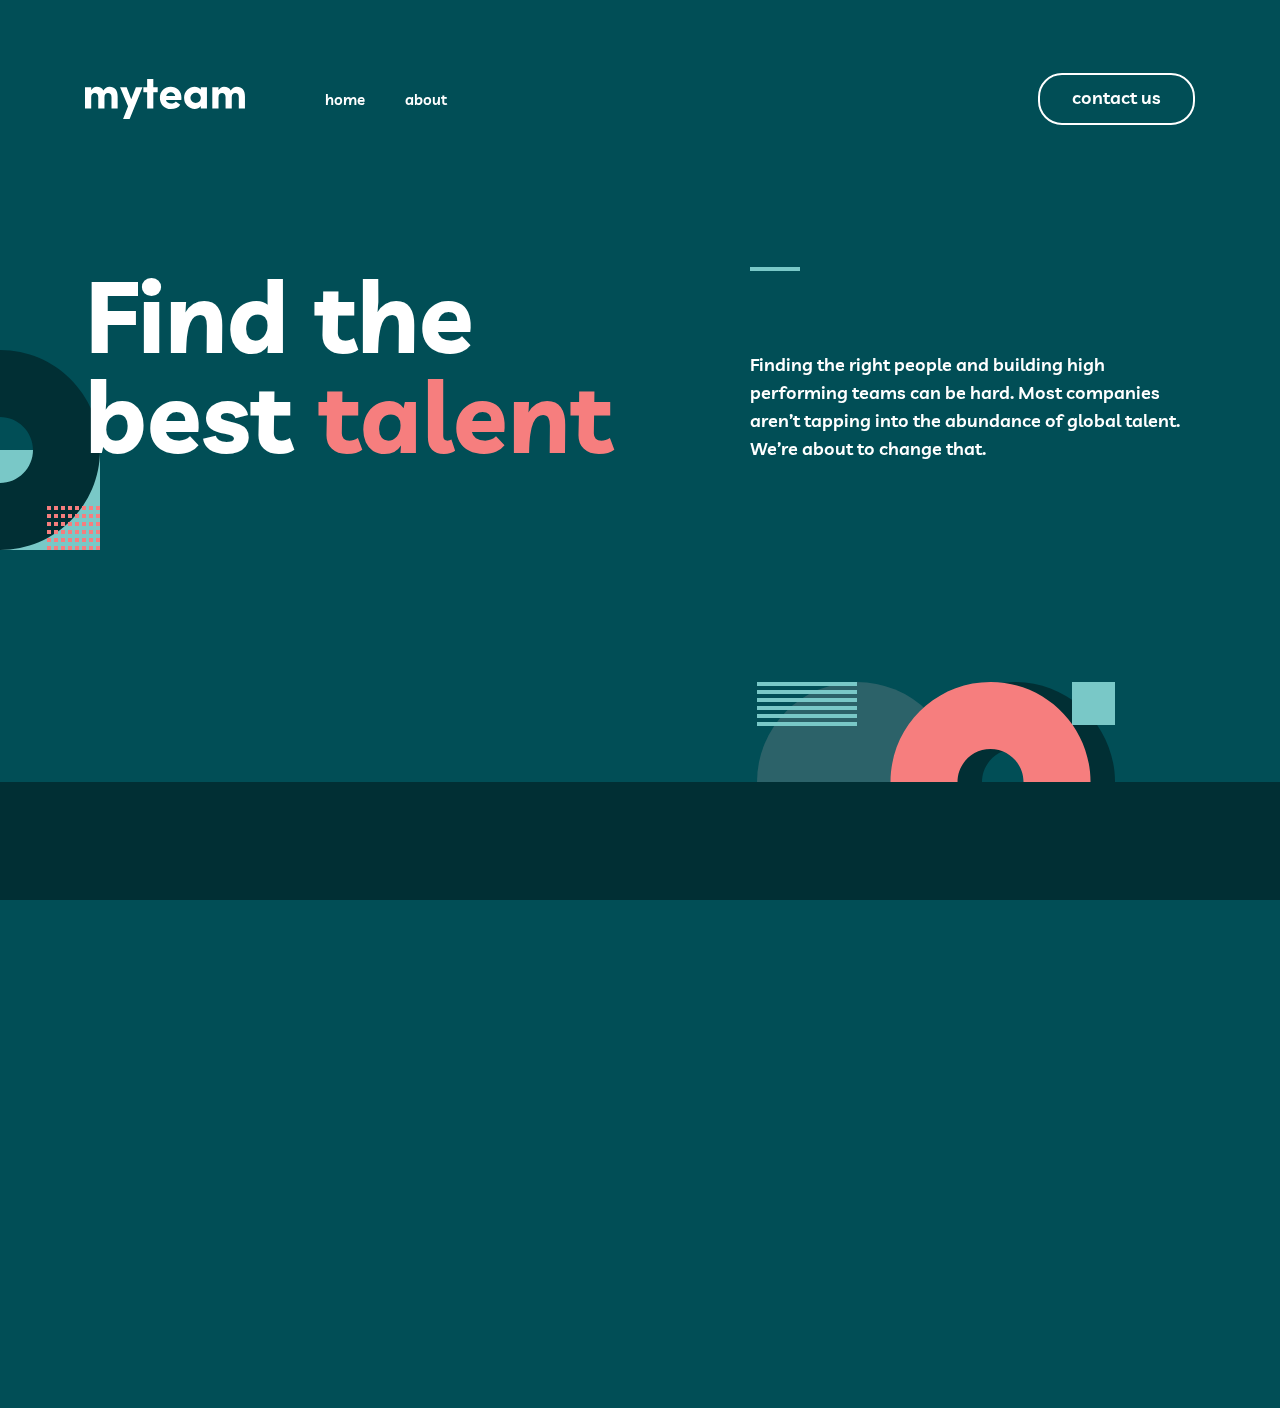
==== index.html @ 64168f82 "fixed site features section" ====
<!DOCTYPE html>
<html lang="en">

<head>
    <meta charset="UTF-8">
    <meta name="viewport" content="width=device-width, initial-scale=1.0">
    <link rel="stylesheet" href="./css/normalize.css">
    <link rel="stylesheet" href="./css/style.css">
    <title>MyTeam</title>
</head>

<body>
    <!-- SITE HEADER -->
    <header class="site-header">
        <div class="site-header__container container">
            <div class="site-header__logo logo">
                <img class="logo__img" src="./img/logo.svg" alt="my team logosi" width="160" height="40">
            </div>
            <div class="site-header__nav nav">
                <div class="nav__navbar">
                    <ul class="nav__list">
                        <li class="nav__item">
                            <a class="nav__link" href="#">home</a>
                        </li>
                        <li class="nav__item">
                            <a class="nav__link" href="#">about</a>
                        </li>
                    </ul>
                    <a href="#" class="button button-transparent">contact us</a>
                </div>
            </div>
            <ul class="site-header__burger-menu burger-menu">
                <li class="burger-menu__line"></li>
                <li class="burger-menu__line"></li>
                <li class="burger-menu__line"></li>
            </ul>
        </div>
    </header>

    <!-- SITE MAIN -->
    <main class="site-main">
        <!-- SITE HERO -->
        <section class="site-hero">
            <div class="site-hero__container container">
                <h1 class="site-hero__heading">
                    Find the<br>best <span class="orange-text">talent</span>
                </h1>
                <p class="section-text">
                    Finding the right people and building high performing teams can be hard. Most companies aren’t
                    tapping into the abundance of global talent. We’re about to change that.
                </p>
            </div>
            <img class="site-hero__pattern" src="./img/hero-left-pattern.svg" width="200" height="200">
        </section>

        <!-- SITE FEATURES -->
        <section class="site-features">
            <div class="site-features__container container">
                <h2 class="site-features__heading">Build & manage distributed teams like no one else.</h2>
                <ul class="site-features__list section__list">
                    <li class="site-features__item item">
                        <div class="item__icon">
                            <svg width="72" height="72" fill="none" xmlns="http://www.w3.org/2000/svg">
                                <circle cx="44" cy="44" r="28" fill="#2C6269" />
                                <path fill-rule="evenodd" clip-rule="evenodd"
                                    d="M14.496 0h14c5.66 0 10.267 4.606 10.267 10.267v4.666a3.737 3.737 0 0 1 3.733 3.734 3.737 3.737 0 0 1-3.733 3.733h-.213a11.184 11.184 0 0 1-5.388 8.701v1.566h2.95a4.522 4.522 0 0 1 4.514 4.726l.122.008c4.216.561 7.348 4.142 7.348 8.332V56h-1.867V45.733a6.553 6.553 0 0 0-5.668-6.475l-.405-.026a4.562 4.562 0 0 1-.28.485l-4.847 7.234V56h-1.867V42.956a9.388 9.388 0 0 1-5.6 1.844 9.39 9.39 0 0 1-5.6-1.843V56h-1.866v-9.05l-4.845-7.23a4.576 4.576 0 0 1-.282-.487l-.467.03c-3.17.426-5.606 3.21-5.606 6.47V56H7.029V45.733c0-4.19 3.132-7.77 7.287-8.326l.182-.012a4.52 4.52 0 0 1 4.514-4.728h2.95V31.13a10.993 10.993 0 0 1-5.372-8.54l-.014-.191h-.213a3.737 3.737 0 0 1-3.734-3.733 3.737 3.737 0 0 1 3.734-3.734V10.57a6.541 6.541 0 0 1-3.734-5.902c0-.516.418-.934.934-.934h.5a3.706 3.706 0 0 1-.5-1.866V.933c0-.515.418-.933.933-.933zm18.666 35.672v-1.139h2.95c1.461 0 2.65 1.19 2.65 2.66a2.63 2.63 0 0 1-.44 1.488l-3.293 4.916V37.54a.932.932 0 0 0-.933-.934h-.159a.935.935 0 0 1-.775-.933zM29.513 32.5c.615-.12 1.21-.287 1.783-.5v3.664a2.798 2.798 0 0 0 1.866 2.661v2.123a7.525 7.525 0 0 1-5.6 2.485 7.53 7.53 0 0 1-5.6-2.484v-2.123a2.797 2.797 0 0 0 1.867-2.654v-3.658a10.97 10.97 0 0 0 5.684.486zm-9.417 5.039v6.057l-3.292-4.913a2.638 2.638 0 0 1-.441-1.5 2.653 2.653 0 0 1 2.65-2.65h2.95v1.146a.934.934 0 0 1-.775.926h-.159a.933.933 0 0 0-.933.934zm15.033-26.34h1.767v2.862c-.713-.645-1.496-1.605-1.767-2.861zm-1.9 0c.415 2.842 2.641 4.555 3.669 5.205v3.123l-.196 2.544a9.328 9.328 0 0 1-7.53 8.594c-4.969.882-9.732-2.444-10.615-7.415a9.125 9.125 0 0 1-.107-.81l-.22-2.84v-3.197c1.027-.651 3.251-2.364 3.665-5.203H33.23zM16.364 16.8h.001l.001 2.872.067.861h-.07a1.869 1.869 0 0 1-1.866-1.866c0-1.03.837-1.867 1.867-1.867zm3.633-5.6c-.271 1.256-1.054 2.215-1.767 2.86v-2.927c.305.044.617.067.934.067h.833zm18.767 8.4v-2.8c1.029 0 1.866.837 1.866 1.867s-.837 1.866-1.866 1.866h-.072l.072-.933zM14.59 5.6a4.675 4.675 0 0 0 4.573 3.733h17.68c-.465-4.194-4.03-7.466-8.347-7.466H15.429c0 1.03.837 1.866 1.867 1.866a.934.934 0 0 1 0 1.867H14.59zm9.24 12.133a1.867 1.867 0 1 1-3.734 0 1.867 1.867 0 0 1 3.733 0zm9.333 1.867a1.867 1.867 0 1 0 0-3.734 1.867 1.867 0 0 0 0 3.734zm-6.089.933 1.355-3.386-1.734-.693-1.866 4.666a.934.934 0 0 0 .867 1.28h2.8v-1.867h-1.422zm-1.22 3.734a5.414 5.414 0 0 0 3.849-1.594l1.32 1.32a7.27 7.27 0 0 1-5.168 2.14h-.16v-1.866h.16zM17.297 47.6a.933.933 0 1 1 1.867 0v5.6a.933.933 0 1 1-1.867 0v-5.6zm18.666 0a.932.932 0 1 1 1.867 0v5.6a.932.932 0 1 1-1.867 0v-5.6z"
                                    fill="#79C8C7" />
                            </svg>
                        </div>
                        <div class="item__info">
                            <h3 class="item__title">Experienced Individuals</h3>
                            <p class="item__text">Our network is made up of highly experienced professionals who are
                                passionate about what they do.</p>
                        </div>
                    </li>
                    <li class="site-features__item item">
                        <div class="item__icon">
                            <svg width="72" height="72" fill="none" xmlns="http://www.w3.org/2000/svg">
                                <circle cx="44" cy="44" r="28" fill="#2C6269" />
                                <path fill-rule="evenodd" clip-rule="evenodd"
                                    d="M33.906 53.813A2.19 2.19 0 0 1 31.72 56H24.28a2.19 2.19 0 0 1-2.187-2.188v-3.265a23.106 23.106 0 0 1-5.859-2.43l-2.31 2.312a2.19 2.19 0 0 1-3.094 0l-5.26-5.26a2.19 2.19 0 0 1 0-3.093l2.311-2.311a23.106 23.106 0 0 1-2.43-5.859H2.189A2.19 2.19 0 0 1 0 31.72V24.28a2.19 2.19 0 0 1 2.188-2.187h3.258a23.106 23.106 0 0 1 2.426-5.869l-2.3-2.301a2.19 2.19 0 0 1 0-3.093l5.259-5.26a2.19 2.19 0 0 1 3.093 0l2.293 2.294a23.105 23.105 0 0 1 5.877-2.44V2.188A2.19 2.19 0 0 1 24.28 0h7.438a2.19 2.19 0 0 1 2.187 2.188v3.23a23.117 23.117 0 0 1 5.886 2.436l2.284-2.283a2.19 2.19 0 0 1 3.093 0l5.26 5.26a2.19 2.19 0 0 1 0 3.093l-2.284 2.284a23.116 23.116 0 0 1 2.437 5.886h3.23A2.19 2.19 0 0 1 56 24.28v7.438a2.19 2.19 0 0 1-2.188 2.187h-3.237a23.124 23.124 0 0 1-2.44 5.877l2.293 2.293a2.19 2.19 0 0 1 0 3.093l-5.259 5.26a2.19 2.19 0 0 1-3.093 0l-2.301-2.301a23.117 23.117 0 0 1-5.869 2.426v3.258zM16.071 45.64c.204 0 .407.056.589.172a20.94 20.94 0 0 0 6.764 2.805c.5.111.857.555.857 1.068v4.127h7.438v-4.12c0-.514.357-.959.858-1.069 2.411-.53 4.69-1.473 6.775-2.801a1.094 1.094 0 0 1 1.361.15l2.91 2.909 5.259-5.26-2.904-2.903a1.094 1.094 0 0 1-.147-1.362 20.954 20.954 0 0 0 2.815-6.78c.11-.502.555-.858 1.068-.858h4.099V24.28H49.72c-.514 0-.958-.357-1.068-.858a20.943 20.943 0 0 0-2.812-6.791 1.094 1.094 0 0 1 .15-1.362l2.892-2.893-5.26-5.259-2.892 2.893c-.362.363-.929.425-1.362.149a20.953 20.953 0 0 0-6.79-2.812 1.093 1.093 0 0 1-.86-1.068V2.187h-7.437v4.1c0 .512-.356.956-.857 1.067a20.953 20.953 0 0 0-6.78 2.815c-.433.277-1 .216-1.363-.148l-2.904-2.903-5.259 5.26 2.91 2.91c.363.362.425.928.149 1.36a20.959 20.959 0 0 0-2.801 6.774c-.11.502-.555.86-1.068.86h-4.12v7.437h4.126c.513 0 .957.356 1.068.857a20.947 20.947 0 0 0 2.805 6.764c.276.433.215 1-.148 1.362l-2.92 2.92 5.258 5.26 2.92-2.92c.212-.212.492-.321.774-.321zm.637-6.35A15.92 15.92 0 0 0 28 43.962a15.92 15.92 0 0 0 11.292-4.67 15.95 15.95 0 0 0 2.998-18.427 1.094 1.094 0 1 0-1.957.978 13.765 13.765 0 0 1-2.588 15.903A13.735 13.735 0 0 1 28 41.775a13.742 13.742 0 0 1-9.745-4.03c-5.373-5.373-5.373-14.117 0-19.49 4.348-4.347 11.125-5.286 16.481-2.282a1.093 1.093 0 1 0 1.07-1.908 16.079 16.079 0 0 0-9.89-1.898 15.822 15.822 0 0 0-9.208 4.541c-6.226 6.227-6.226 16.357 0 22.584zm22.05-20.477a1.1 1.1 0 0 1-.775-.321 1.098 1.098 0 0 1 0-1.546c.203-.204.485-.32.774-.32.288 0 .57.116.774.32.203.203.32.485.32.773a1.1 1.1 0 0 1-.32.773 1.1 1.1 0 0 1-.774.32zM26.455 36.057c-.29 0-.568-.115-.773-.32l-6.917-6.917a1.093 1.093 0 0 1 0-1.547l3.923-3.923a1.093 1.093 0 0 1 1.547 0l2.22 2.22 5.308-5.307a1.094 1.094 0 0 1 1.547 0l3.923 3.923c.427.427.427 1.12 0 1.547L27.23 35.737c-.205.205-.483.32-.774.32zm-5.37-8.01 5.37 5.37 8.458-8.457-2.377-2.377-5.307 5.308a1.095 1.095 0 0 1-1.547 0l-2.22-2.22-2.377 2.376z"
                                    fill="#79C8C7" />
                            </svg>
                        </div>
                        <div class="item__info">
                            <h3 class="item__title">Easy to Implement</h3>
                            <p class="item__text">Our processes have been refined over years of implementation meaning
                                our teams always deliver.</p>
                        </div>
                    </li>
                    <li class="site-features__item item">
                        <div class="item__icon">
                            <svg width="72" height="72" fill="none" xmlns="http://www.w3.org/2000/svg">
                                <circle cx="44" cy="44" r="28" fill="#2C6269" />
                                <path fill-rule="evenodd" clip-rule="evenodd"
                                    d="M44.333 4.667A4.671 4.671 0 0 1 49 0a4.671 4.671 0 0 1 4.667 4.667A4.671 4.671 0 0 1 49 9.333a4.64 4.64 0 0 1-2.37-.647l-7.61 7.611a4.64 4.64 0 0 1 .647 2.37A4.671 4.671 0 0 1 35 23.333a4.671 4.671 0 0 1-4.603-5.44l-5.372-1.532A4.669 4.669 0 0 1 21 18.667a4.643 4.643 0 0 1-2.802-.937l-7.117 5.675a4.64 4.64 0 0 1 .586 2.262A4.671 4.671 0 0 1 7 30.333a4.671 4.671 0 0 1-4.667-4.666A4.671 4.671 0 0 1 7 21c.905 0 1.75.259 2.466.706l7.274-5.8A4.671 4.671 0 0 1 21 9.333a4.671 4.671 0 0 1 4.665 4.784l5.7 1.625a4.66 4.66 0 0 1 6.005-1.095l7.61-7.61a4.639 4.639 0 0 1-.647-2.37zM19.223 15.51a1.188 1.188 0 0 0-.09-.111A2.322 2.322 0 0 1 18.667 14 2.336 2.336 0 0 1 21 11.667 2.336 2.336 0 0 1 23.333 14 2.336 2.336 0 0 1 21 16.333c-.712 0-1.35-.32-1.777-.823zm-10.61 8.472A2.325 2.325 0 0 0 7 23.333a2.336 2.336 0 0 0-2.333 2.334A2.336 2.336 0 0 0 7 28a2.336 2.336 0 0 0 2.333-2.333 2.326 2.326 0 0 0-.72-1.685zm38.785-17.62a1.22 1.22 0 0 0-.093-.093 2.326 2.326 0 0 1-.638-1.602A2.336 2.336 0 0 1 49 2.333a2.336 2.336 0 0 1 2.333 2.334A2.336 2.336 0 0 1 49 7c-.62 0-1.184-.243-1.602-.639zM52.5 18.666c.644 0 1.167.522 1.167 1.166v33.834h1.166a1.167 1.167 0 0 1 0 2.333H1.167a1.167 1.167 0 0 1 0-2.333h1.166V40.833c0-.644.523-1.166 1.167-1.166h7c.644 0 1.167.522 1.167 1.166v12.834h4.666v-24.5c0-.644.523-1.167 1.167-1.167h7c.644 0 1.167.523 1.167 1.167v24.5h4.666V33.833c0-.644.523-1.166 1.167-1.166h7c.644 0 1.167.522 1.167 1.166v19.834h4.666V19.833c0-.644.523-1.166 1.167-1.166h7zM51.333 21v32.667h-4.666V21h4.666zm-14 32.667V35h-4.666v18.667h4.666zM18.667 30.333h4.666v23.334h-4.666V30.333zM9.333 53.667V42H4.667v11.667h4.666zM35 21a2.336 2.336 0 0 1-2.333-2.333A2.336 2.336 0 0 1 35 16.333a2.336 2.336 0 0 1 2.333 2.334A2.336 2.336 0 0 1 35 21z"
                                    fill="#79C8C7" />
                            </svg>
                        </div>
                        <div class="item__info">
                            <h3 class="item__title">Enhanced Productivity</h3>
                            <p class="item__text">Our customized platform with in-built analytics helps you manage your
                                distributed teams.</p>
                        </div>
                    </li>
                </ul>
            </div>
        </section>

        <!-- SITE REWIEV -->
        <section class="site-rewiev">
            <div class="container"></div>
        </section>
    </main>
    <script src="./js/script.js"></script>
</body>

</html>
---- css/style.css ----
/* CUSTOM PROPS */
:root {
    --midnight-green:#014e56;
    --light-coral:#f67e7e;
    --white:#ffffff;
    --rapture-blue:#79c8c7;
    --police-blue:#2c6269;
    --deep-jungle-green:#004047;
    --sacramento-state-green: #012f34;
    --dark-green: #002529;
}

/* FONT FAMILY */
@font-face {
    font-family: 'Livvic';
    src: url('../fonts/Livvic-BoldItalic.woff2') format('woff2'),
        url('../fonts/Livvic-BoldItalic.woff') format('woff');
    font-weight: bold;
    font-style: italic;
    font-display: swap;
}

@font-face {
    font-family: 'Livvic';
    src: url('../fonts/Livvic-Bold.woff2') format('woff2'),
        url('../fonts/Livvic-Bold.woff') format('woff');
    font-weight: bold;
    font-style: normal;
    font-display: swap;
}

@font-face {
    font-family: 'Livvic';
    src: url('../fonts/Livvic-SemiBold.woff2') format('woff2'),
        url('../fonts/Livvic-SemiBold.woff') format('woff');
    font-weight: 600;
    font-style: normal;
    font-display: swap;
}

/* GLOBAL */
html {
    box-sizing: border-box;
    height: 100%;
    scroll-behavior: smooth;
    overflow-x: hidden;
}

*,
*::after,
*::before {
    box-sizing: inherit;
    margin: 0;
    padding: 0;
}

body {
    height: 100%;
    display: flex;
    padding: 0;
    margin: 0;
    font-size: 15px;
    line-height: 25px;
    letter-spacing: 0px;
    font-family: "Livvic","Arial",sans-serif;
    font-weight: 600;
    flex-direction: column;
    background-color: var(--midnight-green);
    color: var(--white);
    position: relative;
    overflow-x: hidden;
}

main {
    flex-grow: 1;
}

/* CONTAINER */
.container {
    max-width: 1150px;
    width: 100%;
    padding-left: 20px;
    padding-right: 20px;
    margin-left: auto;
    margin-right: auto;
}

/* BUTTONS */
.button {
    text-decoration: none;
    font-size: 18px;
    line-height: 28px;
    padding: 9px 32px 11px;
    border: 2px solid var(--white);
    border-radius: 24px;
    cursor: pointer;
    transition: background-color 0.3s ease, color 0.3s ease;
    white-space: nowrap;
}
.button-transparent {
    background-color: transparent;
    color: var(--white);
}
.button-white {
    background-color: var(--white);
    color: var(--deep-jungle-green)
}
.button-dark {
    background-color: transparent;
    border-color: var(--sacramento-state-green);
    color: var(--sacramento-state-green);
}

.button-transparent:hover {
    background-color: var(--white);
    color: var(--dark-green);
}
.button-white:hover {
    opacity: 0.8;
}
.button-dark:hover {
    background-color: var(--sacramento-state-green);
    color: var(--white);
}
/* SITE HEADER */
.site-header {
    padding-top: 73px;
    padding-bottom: 73px;
}
.site-header__container {
    display: flex;
    align-items: center;
    justify-content: space-between;
}
.site-header__logo {
    cursor: pointer;
    margin-right: 80px;
}
.logo__img {
    width: 160px;
    height: 40px;
    object-fit: contain;
    flex-shrink: 0;
    display: block;
}
.site-header__nav {
    width: 100%;
    display: flex;
    align-items: center;
    justify-content: center;
}
.nav__navbar {
    width: 100%;
    display: flex;
    justify-content: space-between;
    align-items: center;
}
.nav__list {
    display: flex;
    align-items: center;
    list-style: none;
}
.nav__item:not(:last-child) {
    margin-right: 40px;
}
.nav__link {
    color: var(--white);
    text-decoration: none;
    transition: color 0.3s ease;
}
.nav__link:hover {
    color:var(--light-coral);
}
.site-header__burger-menu {
    list-style: none;
    cursor: pointer;
    display: none;
}
.burger-menu__line {
    width: 20px;
    height: 3px;
    background-color: var(--white);
}
.burger-menu__line:not(:last-child) {
    margin-bottom: 4px;
}
.burger-menu__line:not(:last-child) {
    margin-bottom: 4px;
}
.burger-menu-cross .burger-menu__line:nth-child(1) {
    transform: rotate(45deg);
    margin-bottom: -4px;
}
.burger-menu-cross .burger-menu__line:nth-child(2) {
    display: none;
}
.burger-menu-cross .burger-menu__line:nth-child(3) {
    transform: rotate(-45deg);
}

/* SITE HERO */
.site-hero {
    width: 100%;
    background-image: url("../img/hero-bottom-pattern.svg");
    background-repeat: no-repeat;
    background-position: top calc(100% + 100px) right 165px;
    padding-bottom: 250px;
}
.site-hero__pattern {
    width: 200px;
    height: 200px;
    position: absolute;
    top: calc(50% - 100px);
    left: -100px;
    z-index: -1;
}
.site-hero__container {
    display: flex;
    align-items: center;
    justify-content: center;
}
.site-hero__heading {
    max-width: 635px;
    width: 100%;
    font-size: 100px;
    font-weight: bold;
    line-height: 100px;
    margin-right: 30px;
}
.orange-text {
    color: var(--light-coral);
}
.section-text {
    font-size: 18px;
    line-height: 28px;
    max-width: 445px;
    width: 100%;
}
.section-text::before {
    content: "";
    width: 50px;
    height: 4px;
    background-color: var(--rapture-blue);
    display: block;
    margin-bottom: 80px;
}

/* SITE FEATURES */

.site-features {
    background-color: var(--sacramento-state-green);
    padding-top: 140px;
    padding-bottom: 140px;
    background-image: url("../img/features-pattern.svg");
    background-repeat: no-repeat;
    background-position: calc(100% + 100px) 100%
}
.site-features__container {
    display: flex;
    align-items: self-start;
    justify-content: center;
}
.site-features__heading {
    font-size: 48px;
    line-height: 48px;
    font-weight: bold;
    max-width: 445px;
    width: 100%;
    margin-right: 125px;
}
.site-features__heading::before {
    content: "";
    width: 50px;
    height: 4px;
    background-color: var(--light-coral);
    display: block;
    margin-bottom: 54px;
}
.section__list {
    list-style: none;
    width: 100%;
}
.item {
    display: flex;
}
.item:not(:last-child) {
    margin-bottom: 32px;
}
.item__icon {
    width: 72px;
    height: 72px;
    margin-right: 23px;
}
.item__info {
    width: 445px;
}
.item__title {
    font-size: 18px;
    font-weight: bold;
    line-height: 28px;
    color: var(--light-coral);
    margin-bottom: 16px;
}
.item__text {
    font-size: 15px;
    font-weight: 600;
    line-height: 25px;
}

@media only screen and (max-width: 1000px) {
    .site-hero__heading {
        font-size: 64px;
    }
    .section-text {
        font-size: 15px;
    }
    .section-text::before {
        margin-bottom: 54px;
    }

    .site-features__heading {
        font-size: 36px;
        line-height: 40px;
    }
    .item__icon {
        margin-right: 16px;
    }
}

@media only screen and (max-width: 950px) {
    .site-features__container {
        flex-direction: column;
        padding-left: 97px;
        padding-right: 97px;
    }
    .site-features__heading {
        margin-right: 0;
        margin-bottom: 64px;
    }
}

@media only screen and (max-width: 768px) {
    .site-header {
        padding-top: 64px;
        padding-bottom: 64px;
    }
    .site-header__logo {
        margin-right: 48px;
    }
    .logo__img {
        width: 128px;
        height: 32px;
    }

    .site-hero {
        background-position: top calc(100% + 100px) right 50%;
    }
    .site-hero__container {
        flex-direction: column;
        text-align: center;
    }
    .site-hero__heading {
        width: 100%;
        font-size: 64px;
        line-height: 56px;
        margin-right: 0;
        margin-bottom: 24px;
    }
    .section-text {
        width: 100%;
        font-size: 15px;
    }
    .section-text::before {
        display: none;
    }
    .site-hero__pattern {
        display: none;
    }

    .site-features {
        padding-top: 100px;
        padding-bottom: 100px;
        background-position: calc(100% + 100px) 0%
    }
    .site-features__heading {
        font-size: 32px;
        line-height: 32px;
    }
    .item__info {
        max-width: 445px;
        width: 100%;
    }
}

@media only screen and (max-width: 550px) {
    .site-header {
        padding-top: 48px;
        padding-bottom: 48px;
        overflow-x: hidden;
    }
    .site-header__nav {
        position: fixed;
        justify-content: space-around;
        width: 100%;
        height: 100%;
        left: 0;
        top: 0;
        background-color: rgba(0,0,0,0.5);
        z-index: 99;
        transform: translateX(100%);
    }
    .site-header__nav-open {
        transform: translateX(0%);
    }
    .nav__navbar {
        width: 255px;
        height: 100%;
        position: absolute;
        right: 0;
        top: 0;
        flex-direction: column;
        justify-content: start;
        background-color: var(--police-blue);
        background-image: url("../img/nav-menu-pattern.svg");
        background-repeat: no-repeat;
        background-position: left calc(100% + 100px)  top 100%;
        padding: 112px 48px;
        transform: translateX(100%);
        transition: transform 0.3s ease;
    }
    .nav__navbar-open {
        transform: translateX(0%);
    }
    .nav__list {
        flex-direction: column;
        width: 100%;
        margin-bottom: 36px;
    }
    .nav__item {
        width: 100%;
        text-align: left;
    }
    .nav__item:not(:last-child) {
        margin-right: 0;
        margin-bottom: 24px;
    }
    .burger-menu {
        display: block;
        z-index: 100;
    }

    .site-features__container {
        padding-left: 24px;
        padding-right: 24px;
    }
}

@media only screen and (max-width: 375px) {
    .site-hero__heading {
        font-size: 40px;
        line-height: 40px;
        margin-bottom: 18px;
    }

    .site-features {
        padding-top: 100px;
        padding-bottom: 100px;
    }
    .site-features__heading {
        max-width: 240px;
    }
    .site-features__heading::before {
        content: "";
        width: 50px;
        height: 4px;
        background-color: var(--light-coral);
        display: block;
        margin-bottom: 32px;
    }
    .item {
        flex-direction: column;
        align-items: center;
        text-align: center;
    }
    .item:not(:last-child) {
        margin-bottom: 48px;
    }
    .item__icon {
        margin-right: 0;
        margin-bottom: 16px;
    }
    .item__title {
        font-size: 18px;
        margin-bottom: 8px;
    }

}
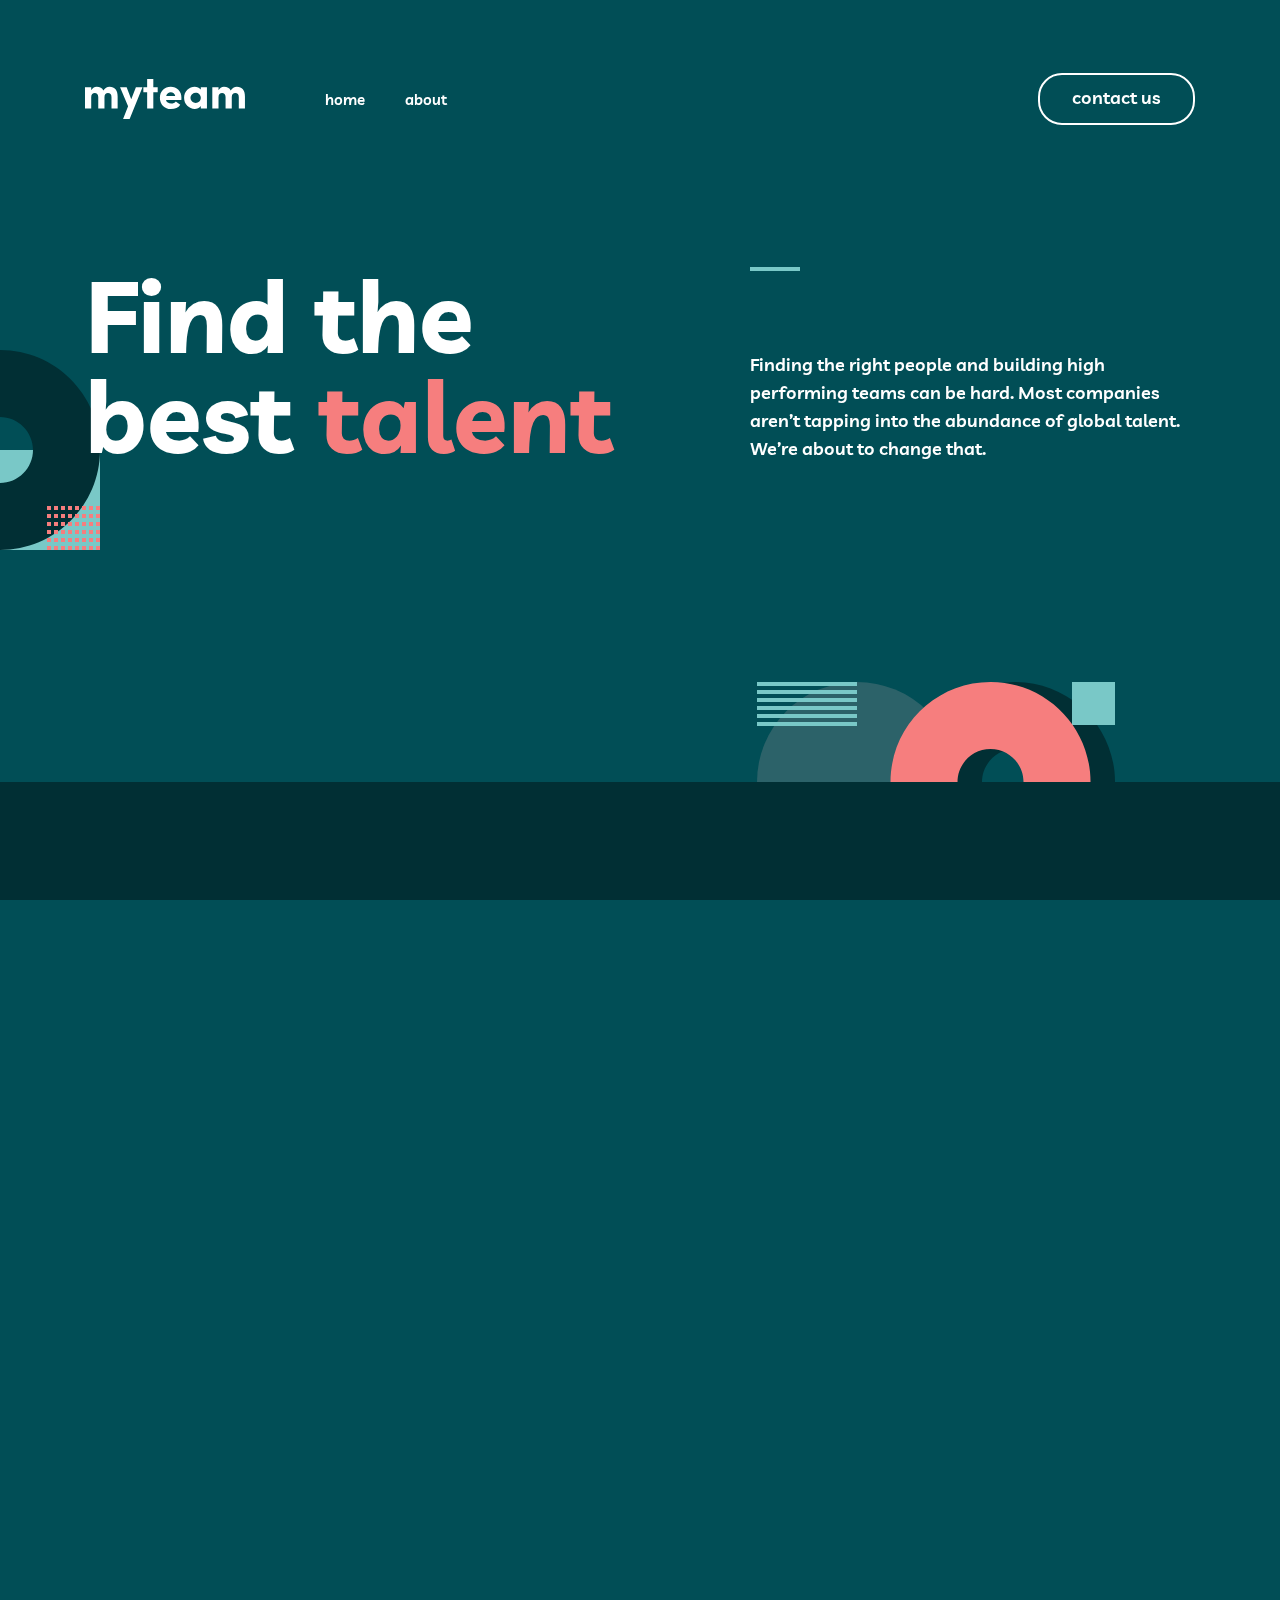
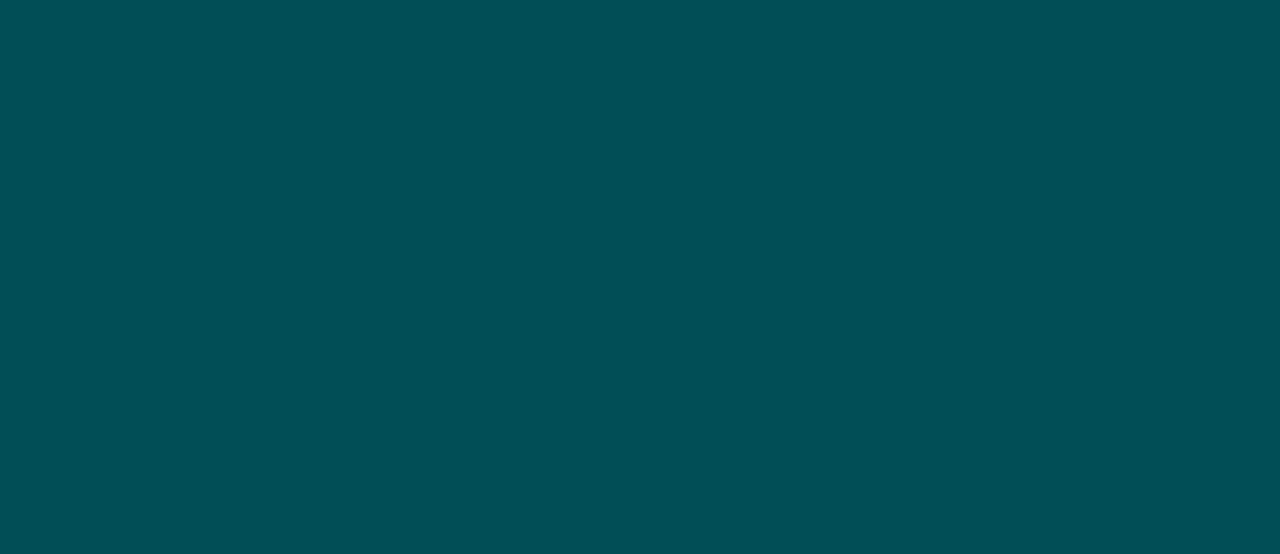
==== commit 9d0b8d85: "make responsive site review" ====
--- a/index.html
+++ b/index.html
@@ -108,8 +108,52 @@
         </section>
 
         <!-- SITE REWIEV -->
-        <section class="site-rewiev">
-            <div class="container"></div>
+        <section class="site-review">
+            <img class="site-review-pattern" src="./img/reviews-bg-left.svg" width="147" height="100">
+            <div class="site-review__container container">
+                <h2 class="site-review__heading">
+                    Delivering real results for top companies. Some of our <span class="green-text">success
+                        stories.</span>
+                </h2>
+                <ul class="site-review__list">
+                    <li class="site-review__item">
+                        <div class="site-review__item-descr">
+                            “The team perfectly fit the specialized skill set required. They focused on the most
+                            essential features helping us launch the platform eight months faster than planned.”
+                        </div>
+                        <div class="site-review__user">
+                            <h3 class="site-review__user-name">Kady Baker</h3>
+                            <p class="site-review__user-work">Product Manager at Bookmark</p>
+                            <img class="site-review__user0-img" src="./img/kady.jpg" alt="review user img" width="62"
+                                srcset="./img/kady.jpg 1x, ./img/kady@2x.jpg 2x" height="62">
+                        </div>
+                    </li>
+                    <li class="site-review__item">
+                        <div class="site-review__item-descr">
+                            “The team perfectly fit the specialized skill set required. They focused on the most
+                            essential features helping us launch the platform eight months faster than planned.”
+                        </div>
+                        <div class="site-review__user">
+                            <h3 class="site-review__user-name">Kady Baker</h3>
+                            <p class="site-review__user-work">Product Manager at Bookmark</p>
+                            <img class="site-review__user0-img" src="./img/aisha.jpg" alt="review user img" width="62"
+                                height="62" srcset="./img/aisha.jpg 1x, ./img/aisha@2x.jpg 2x">
+                        </div>
+                    </li>
+                    <li class="site-review__item">
+                        <div class="site-review__item-descr">
+                            “The team perfectly fit the specialized skill set required. They focused on the most
+                            essential features helping us launch the platform eight months faster than planned.”
+                        </div>
+                        <div class="site-review__user">
+                            <h3 class="site-review__user-name">Kady Baker</h3>
+                            <p class="site-review__user-work">Product Manager at Bookmark</p>
+                            <img class="site-review__user0-img" src="./img/arthur.jpg" alt="review user img" width="62"
+                                srcset="./img/arthur.jpg 1x, ./img/arthur@2x.jpg 2x" height="62">
+                        </div>
+                    </li>
+                </ul>
+            </div>
         </section>
     </main>
     <script src="./js/script.js"></script>
--- a/css/style.css
+++ b/css/style.css
@@ -11,6 +11,15 @@
 }
 
 /* FONT FAMILY */
+@font-face {
+    font-family: 'Livvic';
+    src: url('../fonts/Livvic-MediumItalic.woff2') format('woff2'),
+        url('../fonts/Livvic-MediumItalic.woff') format('woff');
+    font-weight: 500;
+    font-style: italic;
+    font-display: swap;
+}
+
 @font-face {
     font-family: 'Livvic';
     src: url('../fonts/Livvic-BoldItalic.woff2') format('woff2'),
@@ -307,6 +316,85 @@
     line-height: 25px;
 }
 
+/* SITE REVIEW */
+
+.site-review {
+    padding-top: 140px;
+    padding-bottom: 140px;
+    background-image: url("../img/reviews-bg-right.svg");
+    background-repeat:no-repeat;
+    background-position: top calc(100% + 100px) right 0%;
+    position: relative;
+ }
+ .site-review-pattern {
+    position: absolute;
+    top: 0;
+    left: 0;
+ }
+.site-review__heading {
+    font-size: 48px;
+    line-height: 48px;
+    font-weight: bold;
+    text-align: center;
+    max-width: 932px;
+    width: 100%;
+    margin-left: auto;
+    margin-right: auto;
+    margin-bottom: 92px;
+}
+.green-text {
+    color: var(--rapture-blue);
+}
+.site-review__list {
+    list-style: none;
+    display: flex;
+    align-items:self-start
+}
+.site-review__item {
+    width: 31%;
+    text-align: center;
+}
+.site-review__item:not(:last-child) {
+    margin-right: 3.5%;
+}
+.site-review__item-descr {
+    position: relative;
+    margin-bottom: 24px;
+}
+.site-review__item-descr::before {
+    content: "";
+    width: 67px;
+    height: 56px;
+    display: block;
+    background-image: url("../img/icon-quotes.svg");
+    position: absolute;
+    left: 50%;
+    top: -38px;
+    transform: translateX(-50%);
+    z-index: -1;
+}
+.site-review__user-name {
+    font-size: 18px;
+    font-weight: bold;
+    line-height: 28px;
+    color: var(--rapture-blue);
+}
+.site-review__user-work {
+    font-size: 13px;
+    font-weight: 500;
+    font-style: italic;
+    margin-bottom: 32px;
+}
+.site-review__user0-img {
+    width: 62px;
+    height: 62px;
+    border: 2px solid #C4FFFE;
+    border-radius: 50%;
+}
+
+
+/* MEDIA QUERIES */
+
 @media only screen and (max-width: 1000px) {
     .site-hero__heading {
         font-size: 64px;
@@ -389,6 +477,37 @@
     .item__info {
         max-width: 445px;
         width: 100%;
+    }
+
+    .site-review {
+        padding-top: 100px;
+        padding-bottom: 100px;
+    }
+    .site-review__container {
+        padding-left: 97px;
+        padding-right: 97px;
+    }
+    .site-review__heading {
+        font-size: 32px;
+        line-height: 32px;
+        margin-bottom: 84px;
+        max-width: 573px;
+    }
+    .site-review__list {
+        flex-direction: column;
+    }
+    .site-review__item {
+        width: 100%;
+    }
+    .site-review__item:not(:last-child) {
+        margin-right: 0;
+        margin-bottom: 84px;
+    }
+    .site-review__item-descr {
+        margin-bottom: 16px;
+    }
+    .site-review__user-work {
+        margin-bottom: 16px;
     }
 }
 
@@ -453,6 +572,18 @@
         padding-left: 24px;
         padding-right: 24px;
     }
+
+    .site-review {
+        padding-top: 140px;
+        padding-bottom: 140px;
+    }
+    .site-review__container {
+        padding-left: 24px;
+        padding-right: 24px;
+    }
+    .site-review__heading {
+        max-width: 100%;
+    }
 }
 
 @media only screen and (max-width: 375px) {
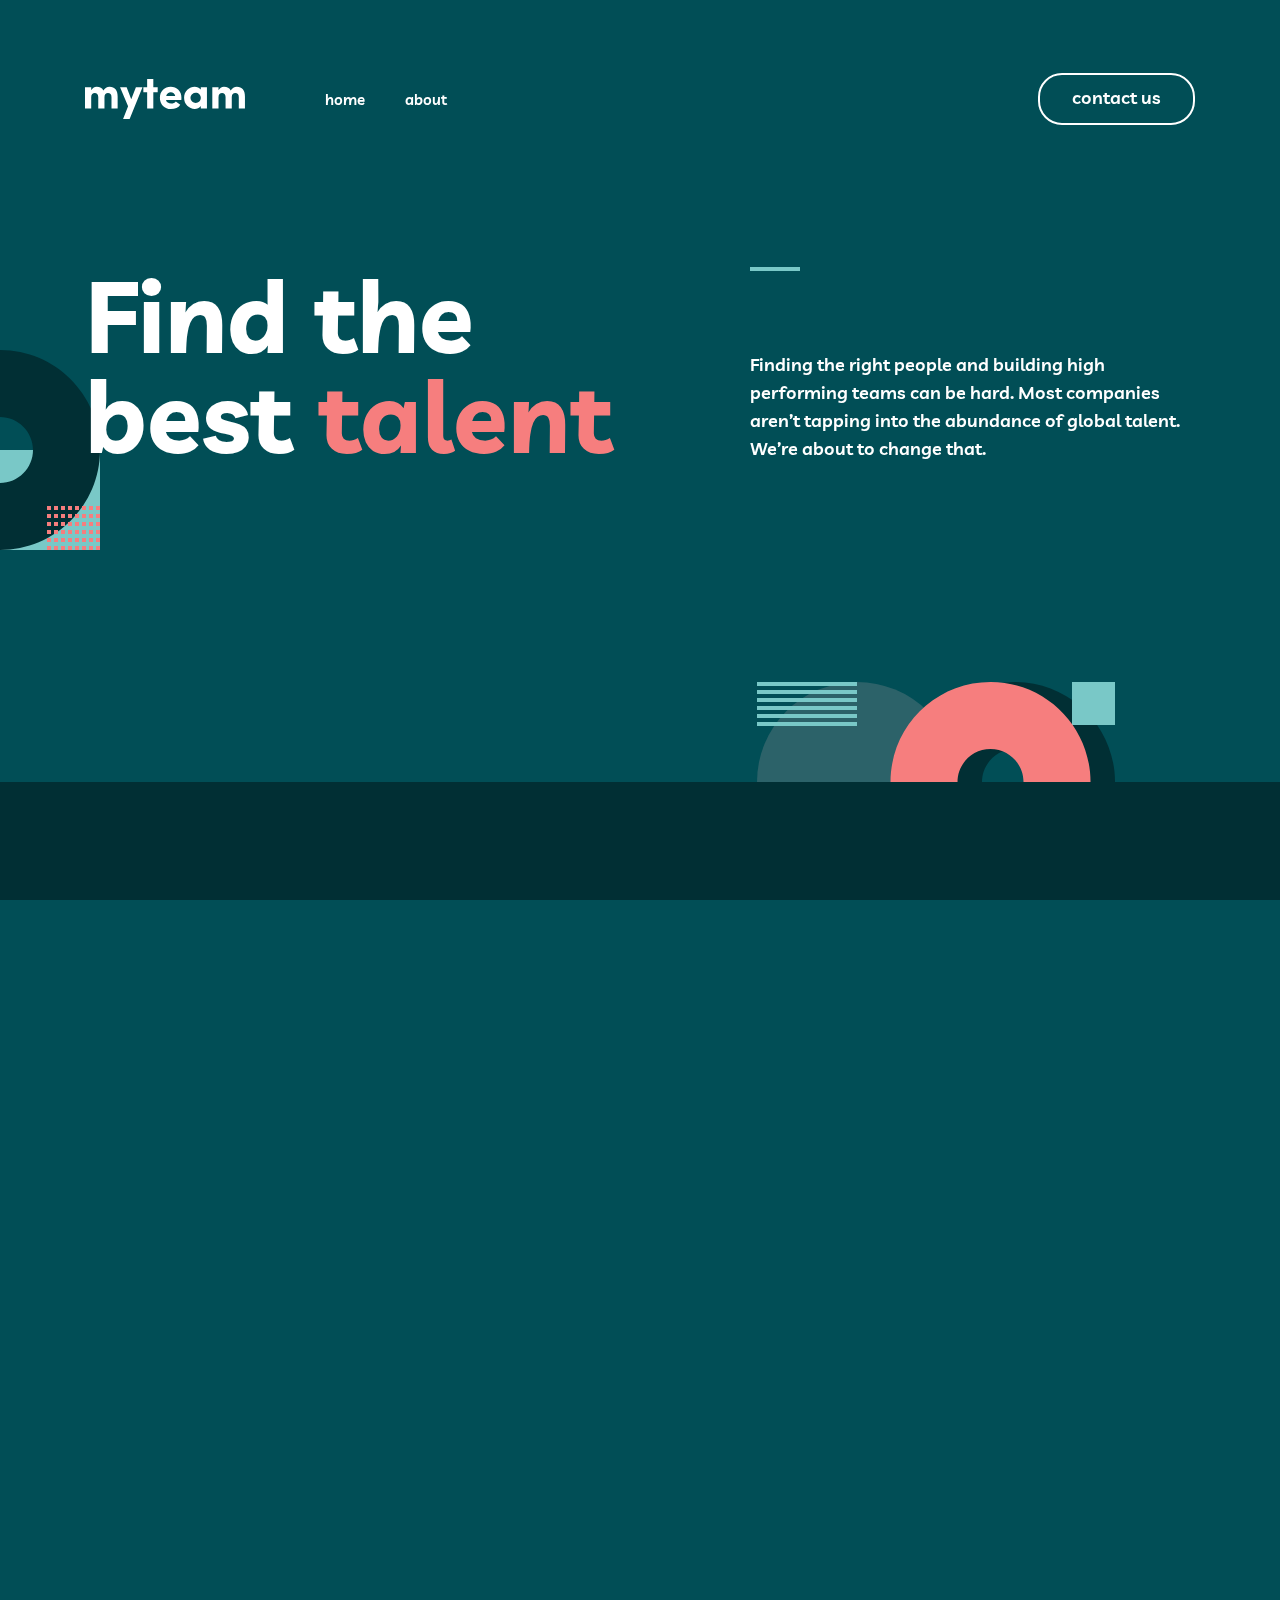
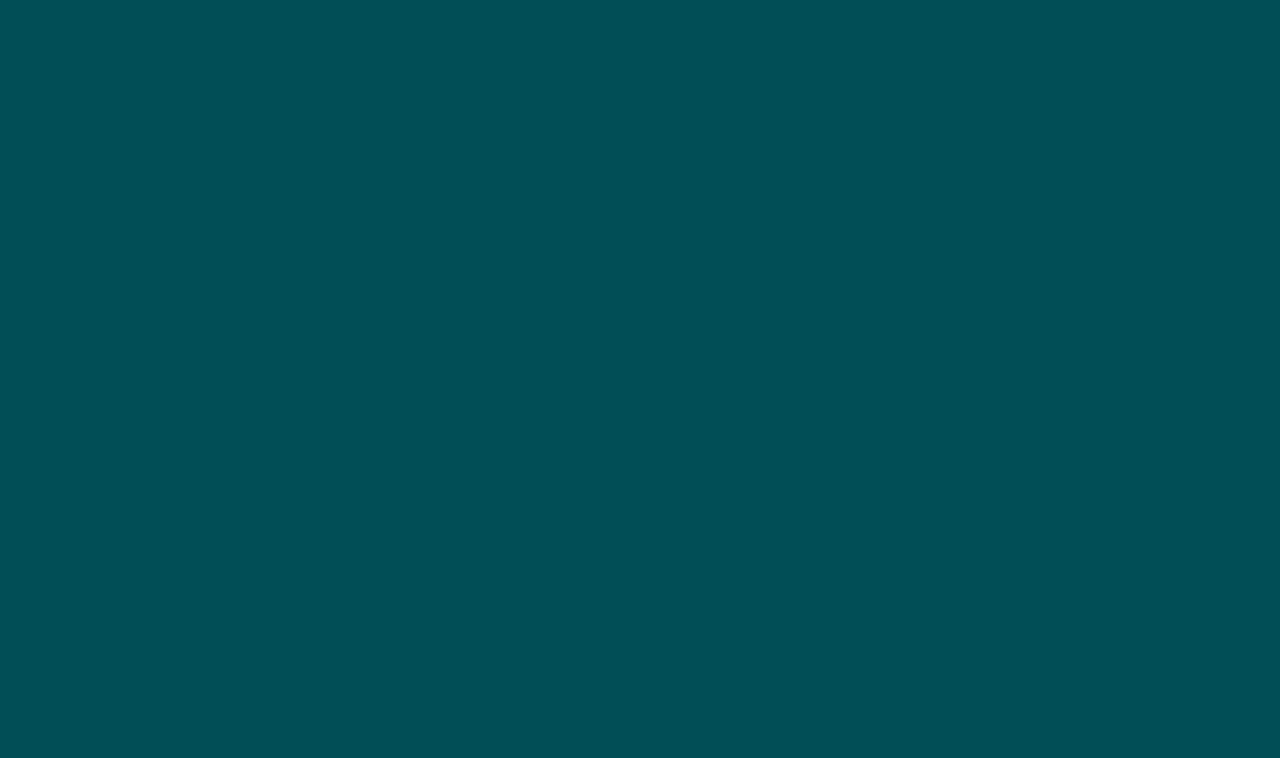
==== commit 79ef4c7f: "make responsive site cta" ====
--- a/index.html
+++ b/index.html
@@ -155,6 +155,16 @@
                 </ul>
             </div>
         </section>
+
+        <!-- SITE CTA -->
+        <section class="site-cta">
+            <div class="site-cta__container container">
+                <div class="site-cta__inner">
+                    Ready to get started?
+                    <a class="button button-dark site-cta__button" href="#">Contact us</a>
+                </div>
+            </div>
+        </section>
     </main>
     <script src="./js/script.js"></script>
 </body>
--- a/css/style.css
+++ b/css/style.css
@@ -392,6 +392,30 @@
     border-radius: 50%;
 }
 
+/* SITE CTA */
+
+.site-cta {
+    padding-top: 76px;
+    padding-bottom: 76px;
+    background-color: var(--light-coral);
+    color: var(--sacramento-state-green);
+    background-image: url("../img/cta-pattern.svg");
+    background-repeat: no-repeat;
+    background-position: top calc(100% + 100px) left 0px;
+}
+
+.site-cta__inner {
+    font-size: 48px;
+    line-height: 48px;
+    font-weight: bold;
+    display: flex;
+    align-items: center;
+    justify-content: space-between;
+}
+.site-cta__button {
+    margin-left: 20px;
+}
+
 
 /* MEDIA QUERIES */
 
@@ -412,6 +436,16 @@
     }
     .item__icon {
         margin-right: 16px;
+    }
+
+    .site-cta {
+        padding-top: 84px;
+        padding-bottom: 84px;
+        background-position: top calc(100% + 122px) left 0px;
+    }
+    .site-cta__container {
+        padding-left: 77px;
+        padding-right: 77px;
     }
 }
 
@@ -584,6 +618,17 @@
     .site-review__heading {
         max-width: 100%;
     }
+
+    .site-cta__inner {
+        flex-direction: column;
+        justify-content: center;
+        text-align: center;
+        width: 100%;
+    }
+    .site-cta__button {
+        margin-left: 0;
+        margin-top: 24px;
+    }
 }
 
 @media only screen and (max-width: 375px) {
@@ -625,4 +670,12 @@
         margin-bottom: 8px;
     }
 
+    .site-cta__inner {
+        font-size: 32px;
+    }
+    .site-cta__container {
+        padding-left: 24px;
+        padding-right: 24px;
+    }
+
 }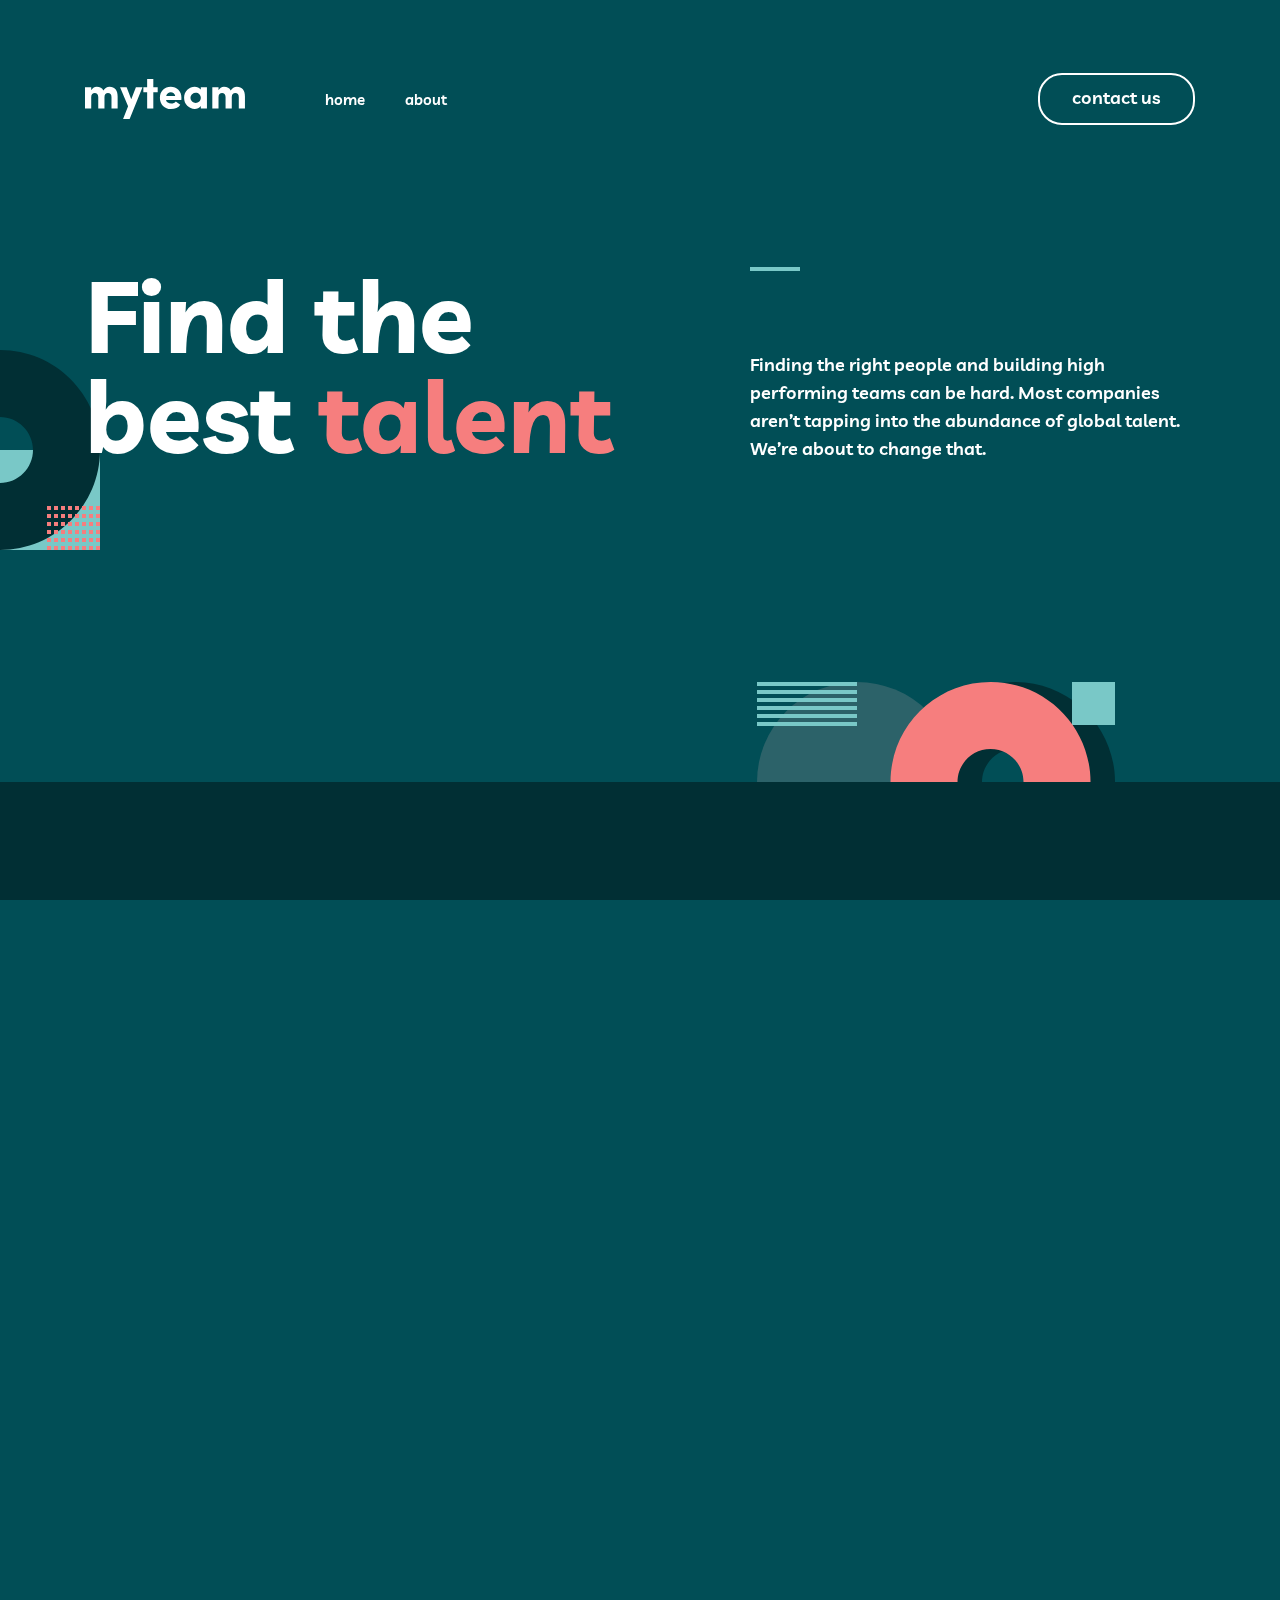
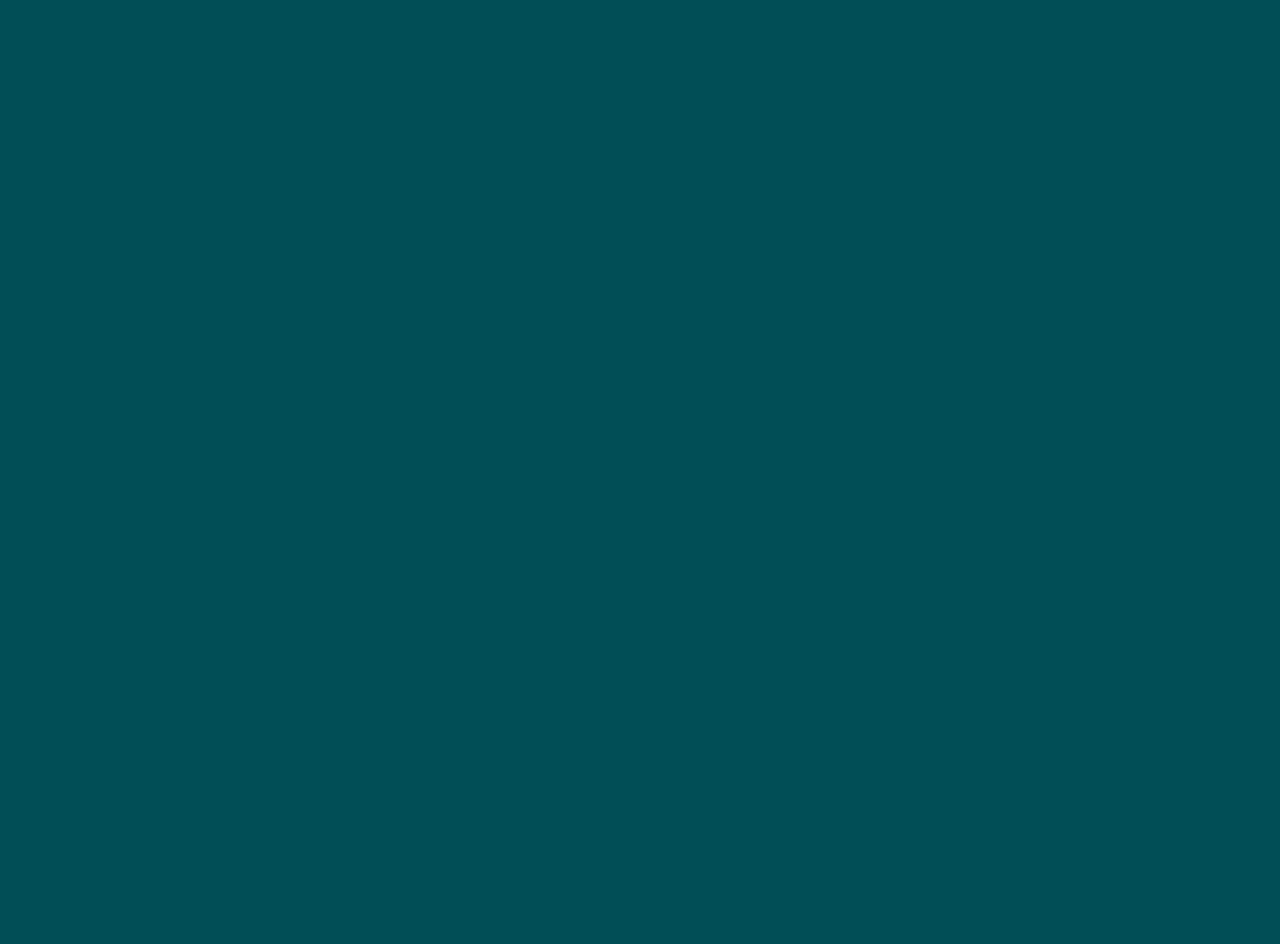
==== commit 4c5c72f4: "make responsive footer" ====
--- a/index.html
+++ b/index.html
@@ -166,6 +166,65 @@
             </div>
         </section>
     </main>
+
+    <!-- SITE FOOTER -->
+    <footer class="site-footer">
+        <div class="footer__container container">
+            <div class="site-footer__left-side">
+                <div class="site-footer__logo-links">
+                    <div class="site-footer__logo logo">
+                        <img class="logo__img" src="./img/logo.svg" alt="my team logosi" width="160" height="40">
+                    </div>
+                    <ul class="site-footer__nav nav__list">
+                        <li class="site-footer__nav-item nav__item">
+                            <a class="nav__link" href="#">home</a>
+                        </li>
+                        <li class="site-footer__nav-item nav__item">
+                            <a class="nav__link" href="#">about</a>
+                        </li>
+                    </ul>
+                </div>
+                <ul class="site-footer__social-link-list social-link-list">
+                    <li class="social-link-item">
+                        <a href="#" class="social-link">
+                            <svg width="24" height="24" fill="none" xmlns="http://www.w3.org/2000/svg">
+                                <path
+                                    d="M18.896 0H1.104C.494 0 0 .494 0 1.104v17.793C0 19.506.494 20 1.104 20h9.58v-7.745H8.076V9.237h2.606V7.01c0-2.583 1.578-3.99 3.883-3.99 1.104 0 2.052.082 2.329.119v2.7h-1.598c-1.254 0-1.496.597-1.496 1.47v1.928h2.989l-.39 3.018h-2.6V20h5.098c.608 0 1.102-.494 1.102-1.104V1.104C20 .494 19.506 0 18.896 0z"
+                                    fill="currentColor" />
+                            </svg>
+                        </a>
+                    </li>
+                    <li class="social-link-item">
+                        <a href="#" class="social-link">
+                            <svg width="24" height="24" fill="none" xmlns="http://www.w3.org/2000/svg">
+                                <path
+                                    d="M10 0C4.478 0 0 4.477 0 10c0 4.237 2.636 7.855 6.356 9.312-.088-.791-.167-2.005.035-2.868.181-.78 1.172-4.97 1.172-4.97s-.299-.6-.299-1.486c0-1.39.806-2.428 1.81-2.428.852 0 1.264.64 1.264 1.408 0 .858-.545 2.14-.828 3.33-.236.995.5 1.807 1.48 1.807 1.778 0 3.144-1.874 3.144-4.58 0-2.393-1.72-4.068-4.177-4.068-2.845 0-4.515 2.135-4.515 4.34 0 .859.331 1.781.745 2.281a.3.3 0 0 1 .069.288l-.278 1.133c-.044.183-.145.223-.335.134-1.249-.581-2.03-2.407-2.03-3.874 0-3.154 2.292-6.052 6.608-6.052 3.469 0 6.165 2.473 6.165 5.776 0 3.447-2.173 6.22-5.19 6.22-1.013 0-1.965-.525-2.291-1.148l-.623 2.378c-.226.869-.835 1.958-1.244 2.621.937.29 1.931.446 2.962.446 5.523 0 10-4.477 10-10S15.523 0 10 0z"
+                                    fill="currentColor" />
+                            </svg>
+                        </a>
+                    </li>
+                    <li class="social-link-item">
+                        <a href="#" class="social-link">
+                            <svg width="24" height="19.5" fill="none" xmlns="http://www.w3.org/2000/svg">
+                                <path
+                                    d="M20.667 2.797a8.192 8.192 0 0 1-2.357.646 4.11 4.11 0 0 0 1.804-2.27 8.22 8.22 0 0 1-2.606.996A4.096 4.096 0 0 0 14.513.873c-2.649 0-4.595 2.472-3.997 5.038a11.648 11.648 0 0 1-8.457-4.287 4.109 4.109 0 0 0 1.27 5.478A4.086 4.086 0 0 1 1.47 6.59c-.045 1.901 1.317 3.68 3.29 4.075a4.111 4.111 0 0 1-1.853.07 4.106 4.106 0 0 0 3.834 2.85 8.25 8.25 0 0 1-6.075 1.7 11.616 11.616 0 0 0 6.29 1.843c7.618 0 11.922-6.434 11.662-12.205a8.353 8.353 0 0 0 2.048-2.125z"
+                                    fill="currentColor" />
+                            </svg>
+                        </a>
+                    </li>
+                </ul>
+                <ul class="site-footer__adress adress-list">
+                    <li class="adress-list__item">987 Hillcrest Lane</li>
+                    <li class="adress-list__item">Irvine, CA</li>
+                    <li class="adress-list__item">California 92714</li>
+                    <li class="adress-list__item">Call Us : 949-833-7432</li>
+                </ul>
+            </div>
+            <div class="site-footer__right-side">
+                Copyright 2020. All Rights Reserved
+            </div>
+        </div>
+    </footer>
     <script src="./js/script.js"></script>
 </body>
 
--- a/css/style.css
+++ b/css/style.css
@@ -417,6 +417,54 @@
 }
 
 
+/* SITE FOOTER */
+.site-footer {
+    padding-top: 48px;
+    padding-bottom: 48px;
+    background-color: var(--dark-green);
+    color: var(--white);
+}
+.footer__container {
+    position: relative;
+}
+.site-footer__left-side {
+    width: 100%;
+    display: flex;
+    align-items: self-start;
+    justify-content: space-between;
+}
+.site-footer__logo {
+    margin-bottom: 25px;
+}
+.social-link-list {
+    display: flex;
+    align-items: center;
+    list-style: none;
+}
+.social-link-item:not(:last-child) {
+    margin-right: 16px;
+}
+.social-link {
+    text-decoration: none;
+    color: var(--white);
+}
+.adress-list {
+    position: absolute;
+    top: 0;
+    left: 285px;
+    list-style: none;
+}
+.adress-list__item {
+    color: rgba(255, 255, 255, 0.6);
+}
+.site-footer__right-side {
+    position: absolute;
+    bottom: 0;
+    right: 20px;
+    color: rgba(255, 255, 255, 0.6);
+}
+
+
 /* MEDIA QUERIES */
 
 @media only screen and (max-width: 1000px) {
@@ -543,6 +591,22 @@
     .site-review__user-work {
         margin-bottom: 16px;
     }
+
+    .site-footer__left-side {
+        flex-direction: column;
+    }
+    .adress-list {
+        left: inherit;
+        right: 20px;
+        text-align: right;
+    }
+    .site-footer__logo {
+        margin-bottom: 53px;
+    }
+    .site-footer__logo-links {
+        margin-bottom: 32px;
+    }
+
 }
 
 @media only screen and (max-width: 550px) {
@@ -629,6 +693,57 @@
         margin-left: 0;
         margin-top: 24px;
     }
+
+    .site-footer {
+        padding-top: 66px;
+        padding-bottom: 64px;
+    }
+    .footer__container {
+        flex-direction: column;
+        justify-content: center;
+        align-items: center;
+    }
+    .site-footer__left-side {
+        align-items: center;
+        justify-content: center;
+    }
+    .site-footer__right-side {
+        position: static;
+        text-align: center;
+    }
+    .site-footer__logo-links {
+        width: 100%;
+        margin-bottom: 24px;
+    }
+    .site-footer__logo {
+        display: flex;
+        justify-content: center;
+        margin-bottom: 24px;
+    }
+    .site-footer__nav {
+        flex-direction: row;
+        align-items: center;
+        justify-content: center;
+        margin-bottom: 0;
+    }
+    .site-footer__nav-item {
+        width: auto;
+    }
+    .site-footer__nav-item:not(:last-child) {
+        margin-bottom: 0;
+        margin-right: 24px;
+    }
+    .adress-list {
+        position: static;
+        text-align: center;
+        order: 0;
+        margin-bottom: 40px;
+    }
+    .social-link-list {
+        order: 1;
+        margin-bottom: 16px;
+    }
+
 }
 
 @media only screen and (max-width: 375px) {
